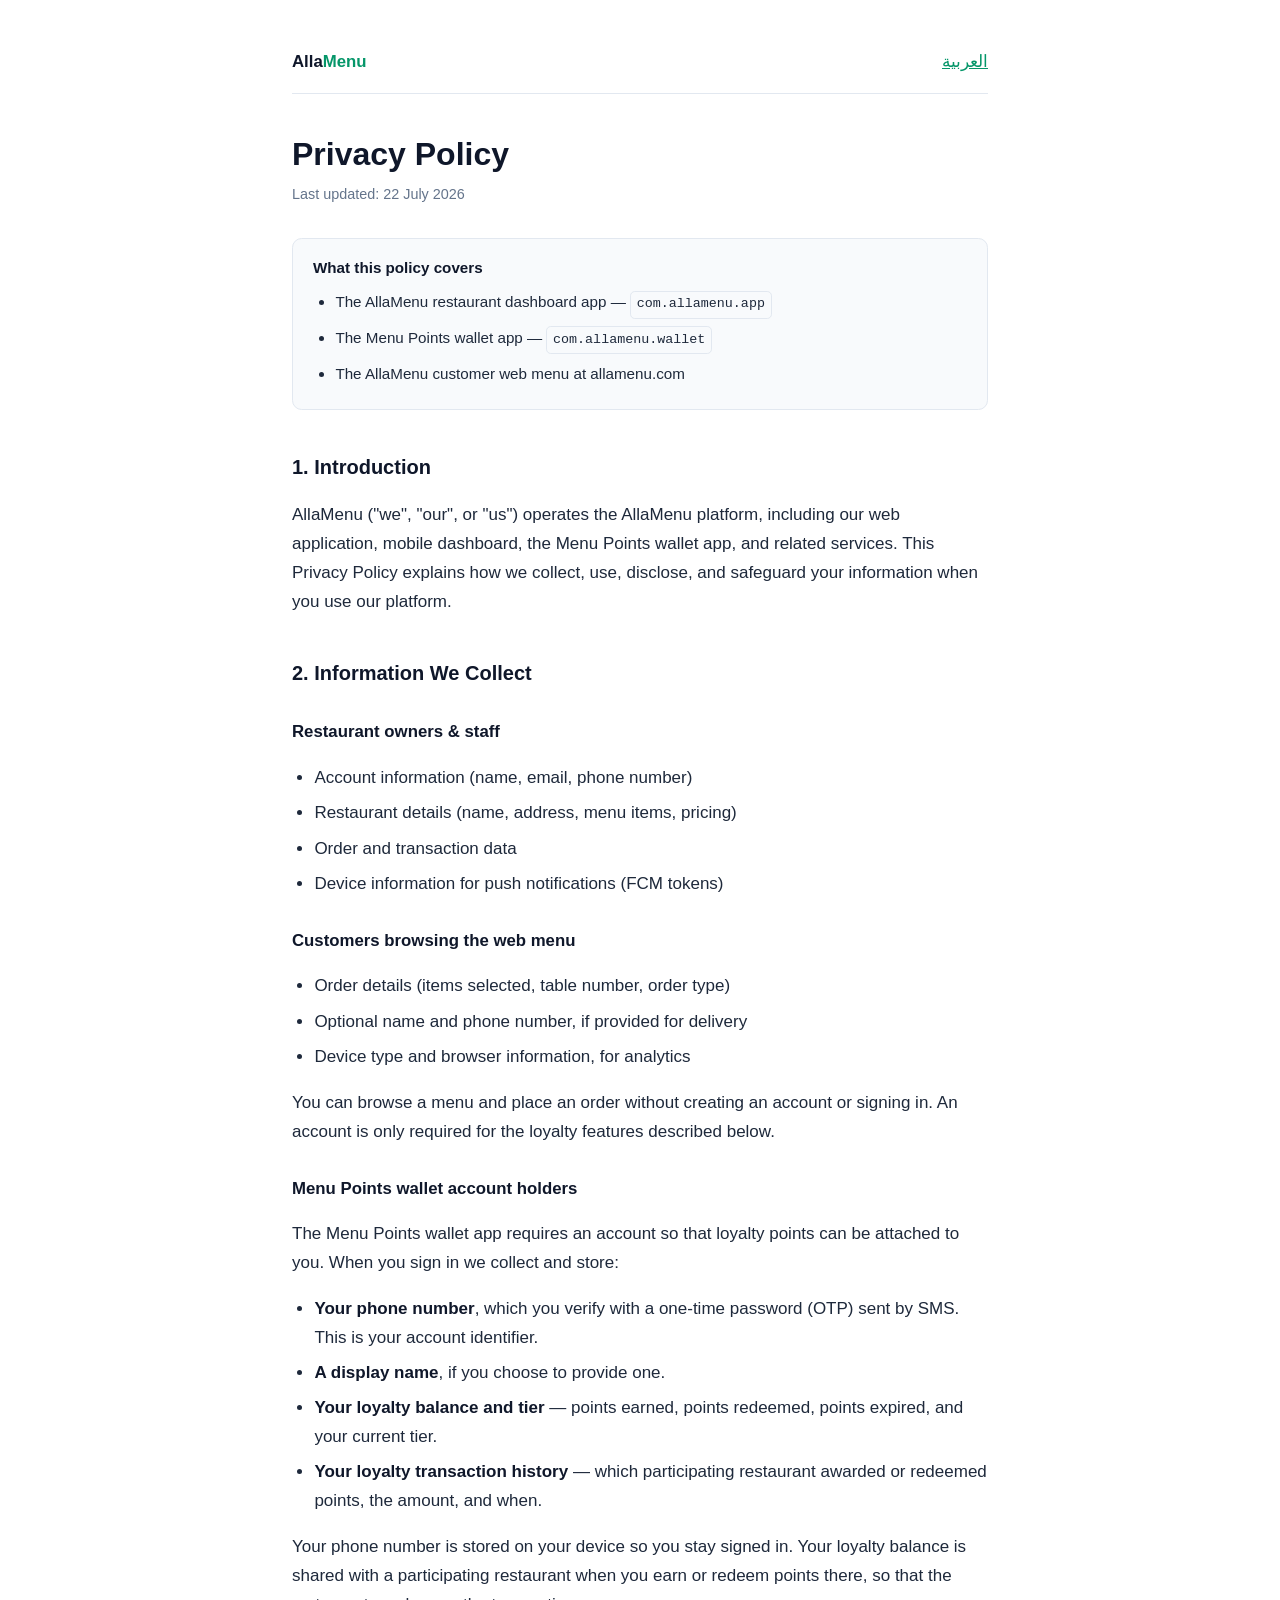
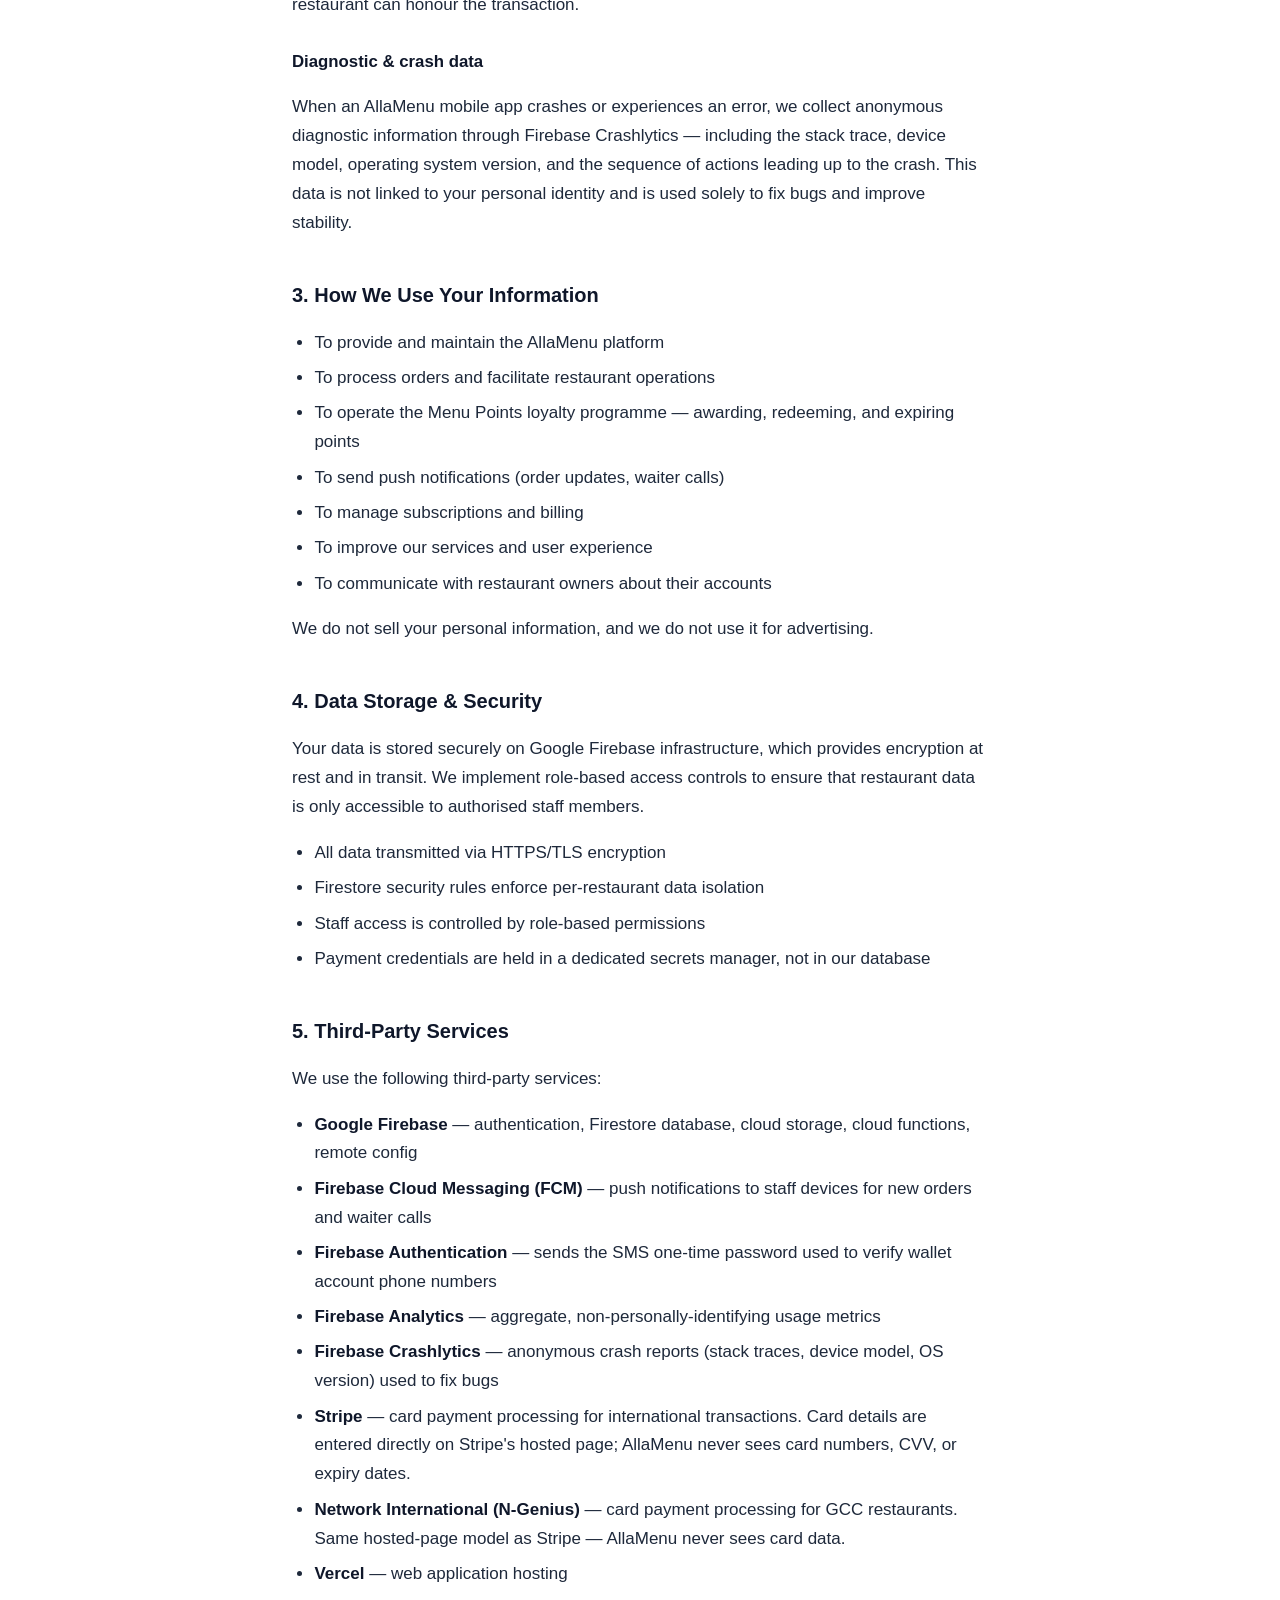
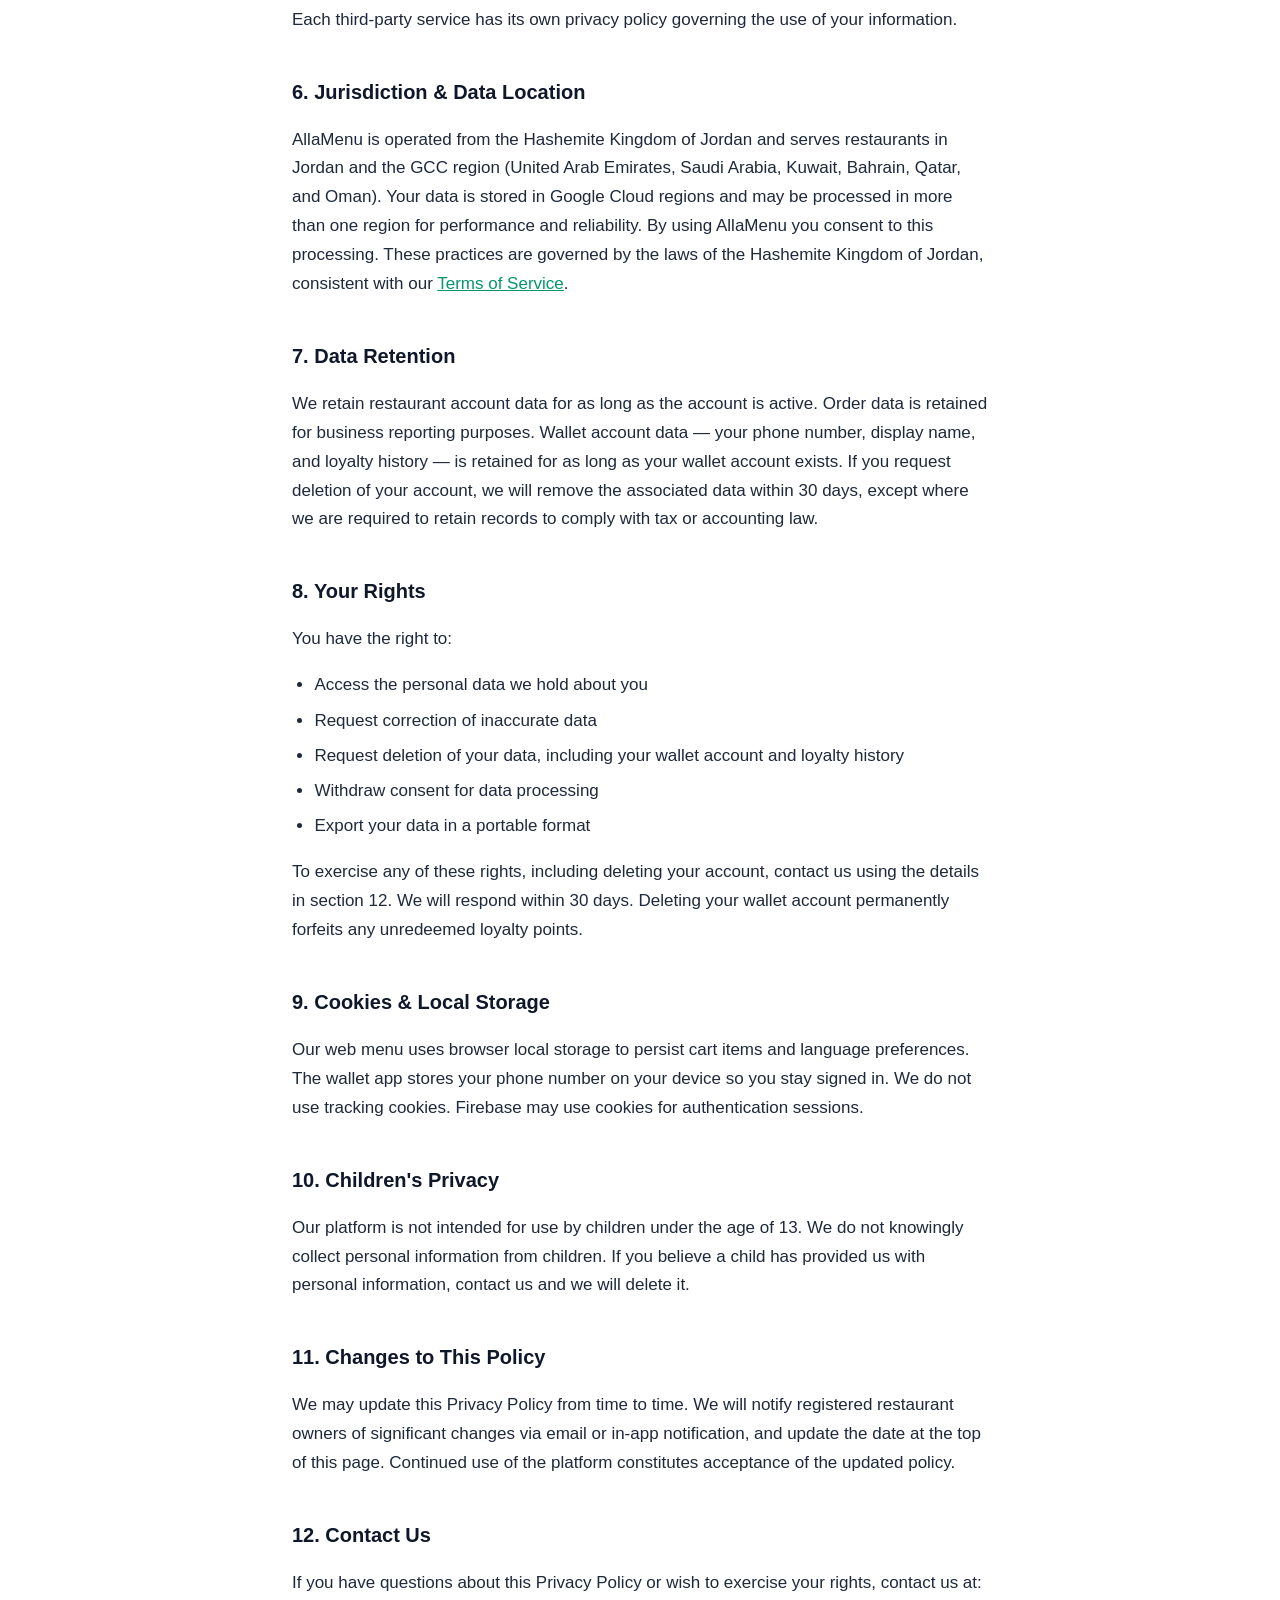
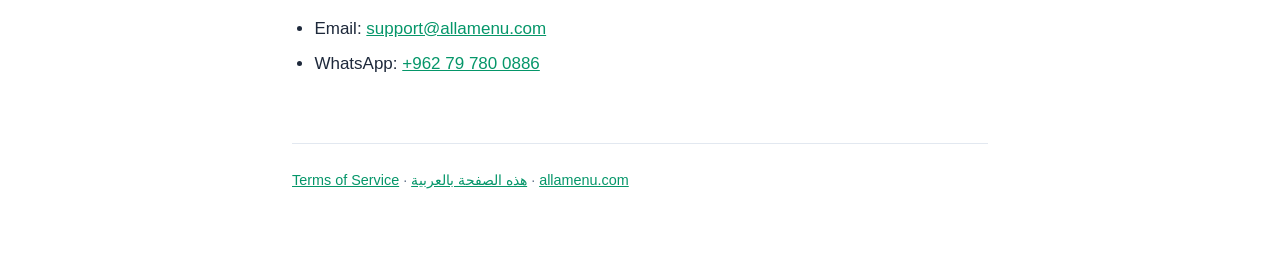
==== privacy/index.html @ bc32a112 "AllaMenu Privacy Policy and Terms of Service (EN + AR) Canonical public source for the store-listing" ====
<!doctype html>
<html lang="en">
<head>
<meta charset="utf-8">
<meta name="viewport" content="width=device-width, initial-scale=1">
<title>Privacy Policy | AllaMenu</title>
<meta name="description" content="AllaMenu Privacy Policy — how we collect, use, and protect your data across the AllaMenu dashboard, web menu, and Menu Points wallet.">
<link rel="stylesheet" href="../assets/style.css">
</head>
<body>
<div class="wrap">

  <div class="topbar">
    <a class="brand" href="../">Alla<span>Menu</span></a>
    <a href="ar/">العربية</a>
  </div>

  <h1>Privacy Policy</h1>
  <p class="updated">Last updated: 22 July 2026</p>

  <div class="scope">
    <p><strong>What this policy covers</strong></p>
    <ul>
      <li>The AllaMenu restaurant dashboard app — <code>com.allamenu.app</code></li>
      <li>The Menu Points wallet app — <code>com.allamenu.wallet</code></li>
      <li>The AllaMenu customer web menu at allamenu.com</li>
    </ul>
  </div>

  <h2>1. Introduction</h2>
  <p>
    AllaMenu ("we", "our", or "us") operates the AllaMenu platform, including our web
    application, mobile dashboard, the Menu Points wallet app, and related services. This
    Privacy Policy explains how we collect, use, disclose, and safeguard your information when
    you use our platform.
  </p>

  <h2>2. Information We Collect</h2>

  <h3>Restaurant owners &amp; staff</h3>
  <ul>
    <li>Account information (name, email, phone number)</li>
    <li>Restaurant details (name, address, menu items, pricing)</li>
    <li>Order and transaction data</li>
    <li>Device information for push notifications (FCM tokens)</li>
  </ul>

  <h3>Customers browsing the web menu</h3>
  <ul>
    <li>Order details (items selected, table number, order type)</li>
    <li>Optional name and phone number, if provided for delivery</li>
    <li>Device type and browser information, for analytics</li>
  </ul>
  <p>
    You can browse a menu and place an order without creating an account or signing in.
    An account is only required for the loyalty features described below.
  </p>

  <h3>Menu Points wallet account holders</h3>
  <p>
    The Menu Points wallet app requires an account so that loyalty points can be attached to
    you. When you sign in we collect and store:
  </p>
  <ul>
    <li><strong>Your phone number</strong>, which you verify with a one-time password (OTP)
      sent by SMS. This is your account identifier.</li>
    <li><strong>A display name</strong>, if you choose to provide one.</li>
    <li><strong>Your loyalty balance and tier</strong> — points earned, points redeemed,
      points expired, and your current tier.</li>
    <li><strong>Your loyalty transaction history</strong> — which participating restaurant
      awarded or redeemed points, the amount, and when.</li>
  </ul>
  <p>
    Your phone number is stored on your device so you stay signed in. Your loyalty balance is
    shared with a participating restaurant when you earn or redeem points there, so that the
    restaurant can honour the transaction.
  </p>

  <h3>Diagnostic &amp; crash data</h3>
  <p>
    When an AllaMenu mobile app crashes or experiences an error, we collect anonymous
    diagnostic information through Firebase Crashlytics — including the stack trace, device
    model, operating system version, and the sequence of actions leading up to the crash. This
    data is not linked to your personal identity and is used solely to fix bugs and improve
    stability.
  </p>

  <h2>3. How We Use Your Information</h2>
  <ul>
    <li>To provide and maintain the AllaMenu platform</li>
    <li>To process orders and facilitate restaurant operations</li>
    <li>To operate the Menu Points loyalty programme — awarding, redeeming, and expiring points</li>
    <li>To send push notifications (order updates, waiter calls)</li>
    <li>To manage subscriptions and billing</li>
    <li>To improve our services and user experience</li>
    <li>To communicate with restaurant owners about their accounts</li>
  </ul>
  <p>
    We do not sell your personal information, and we do not use it for advertising.
  </p>

  <h2>4. Data Storage &amp; Security</h2>
  <p>
    Your data is stored securely on Google Firebase infrastructure, which provides encryption
    at rest and in transit. We implement role-based access controls to ensure that restaurant
    data is only accessible to authorised staff members.
  </p>
  <ul>
    <li>All data transmitted via HTTPS/TLS encryption</li>
    <li>Firestore security rules enforce per-restaurant data isolation</li>
    <li>Staff access is controlled by role-based permissions</li>
    <li>Payment credentials are held in a dedicated secrets manager, not in our database</li>
  </ul>

  <h2>5. Third-Party Services</h2>
  <p>We use the following third-party services:</p>
  <ul>
    <li><strong>Google Firebase</strong> — authentication, Firestore database, cloud storage,
      cloud functions, remote config</li>
    <li><strong>Firebase Cloud Messaging (FCM)</strong> — push notifications to staff devices
      for new orders and waiter calls</li>
    <li><strong>Firebase Authentication</strong> — sends the SMS one-time password used to
      verify wallet account phone numbers</li>
    <li><strong>Firebase Analytics</strong> — aggregate, non-personally-identifying usage
      metrics</li>
    <li><strong>Firebase Crashlytics</strong> — anonymous crash reports (stack traces, device
      model, OS version) used to fix bugs</li>
    <li><strong>Stripe</strong> — card payment processing for international transactions. Card
      details are entered directly on Stripe's hosted page; AllaMenu never sees card numbers,
      CVV, or expiry dates.</li>
    <li><strong>Network International (N-Genius)</strong> — card payment processing for GCC
      restaurants. Same hosted-page model as Stripe — AllaMenu never sees card data.</li>
    <li><strong>Vercel</strong> — web application hosting</li>
  </ul>
  <p>Each third-party service has its own privacy policy governing the use of your information.</p>

  <h2>6. Jurisdiction &amp; Data Location</h2>
  <p>
    AllaMenu is operated from the Hashemite Kingdom of Jordan and serves restaurants in Jordan
    and the GCC region (United Arab Emirates, Saudi Arabia, Kuwait, Bahrain, Qatar, and Oman).
    Your data is stored in Google Cloud regions and may be processed in more than one region
    for performance and reliability. By using AllaMenu you consent to this processing. These
    practices are governed by the laws of the Hashemite Kingdom of Jordan, consistent with our
    <a href="../terms/">Terms of Service</a>.
  </p>

  <h2>7. Data Retention</h2>
  <p>
    We retain restaurant account data for as long as the account is active. Order data is
    retained for business reporting purposes. Wallet account data — your phone number, display
    name, and loyalty history — is retained for as long as your wallet account exists. If you
    request deletion of your account, we will remove the associated data within 30 days,
    except where we are required to retain records to comply with tax or accounting law.
  </p>

  <h2>8. Your Rights</h2>
  <p>You have the right to:</p>
  <ul>
    <li>Access the personal data we hold about you</li>
    <li>Request correction of inaccurate data</li>
    <li>Request deletion of your data, including your wallet account and loyalty history</li>
    <li>Withdraw consent for data processing</li>
    <li>Export your data in a portable format</li>
  </ul>
  <p>
    To exercise any of these rights, including deleting your account, contact us using the
    details in section 12. We will respond within 30 days. Deleting your wallet account
    permanently forfeits any unredeemed loyalty points.
  </p>

  <h2>9. Cookies &amp; Local Storage</h2>
  <p>
    Our web menu uses browser local storage to persist cart items and language preferences.
    The wallet app stores your phone number on your device so you stay signed in. We do not
    use tracking cookies. Firebase may use cookies for authentication sessions.
  </p>

  <h2>10. Children's Privacy</h2>
  <p>
    Our platform is not intended for use by children under the age of 13. We do not knowingly
    collect personal information from children. If you believe a child has provided us with
    personal information, contact us and we will delete it.
  </p>

  <h2>11. Changes to This Policy</h2>
  <p>
    We may update this Privacy Policy from time to time. We will notify registered restaurant
    owners of significant changes via email or in-app notification, and update the date at the
    top of this page. Continued use of the platform constitutes acceptance of the updated
    policy.
  </p>

  <h2>12. Contact Us</h2>
  <p>
    If you have questions about this Privacy Policy or wish to exercise your rights, contact
    us at:
  </p>
  <ul>
    <li>Email: <a href="mailto:support@allamenu.com">support@allamenu.com</a></li>
    <li>WhatsApp: <a href="https://wa.me/962797800886">+962 79 780 0886</a></li>
  </ul>

  <footer>
    <a href="../terms/">Terms of Service</a> &middot;
    <a href="ar/">هذه الصفحة بالعربية</a> &middot;
    <a href="https://www.allamenu.com">allamenu.com</a>
  </footer>

</div>
</body>
</html>
---- assets/style.css ----
/* AllaMenu legal documents — shared stylesheet.
   Deliberately dependency-free: no build step, no CDN, no webfonts.
   These pages are linked from App Store / Google Play listings and must
   render even if every external service is unreachable. */

:root {
  --bg: #ffffff;
  --surface: #f8fafc;
  --text: #1e293b;
  --muted: #64748b;
  --heading: #0f172a;
  --accent: #059669;
  --border: #e2e8f0;
}

@media (prefers-color-scheme: dark) {
  :root {
    --bg: #020617;
    --surface: #0f172a;
    --text: #cbd5e1;
    --muted: #94a3b8;
    --heading: #f8fafc;
    --accent: #34d399;
    --border: #1e293b;
  }
}

*,
*::before,
*::after {
  box-sizing: border-box;
}

body {
  margin: 0;
  background: var(--bg);
  color: var(--text);
  font-family: -apple-system, BlinkMacSystemFont, "Segoe UI", Roboto,
    "Helvetica Neue", Arial, sans-serif;
  font-size: 17px;
  line-height: 1.7;
  -webkit-text-size-adjust: 100%;
}

/* Arabic pages set dir="rtl" on <html>; logical properties handle the flip. */
html[dir="rtl"] body {
  font-family: -apple-system, BlinkMacSystemFont, "Segoe UI", "Noto Naskh Arabic",
    "Geeza Pro", Tahoma, Arial, sans-serif;
  line-height: 1.9;
}

.wrap {
  max-width: 46rem;
  margin: 0 auto;
  padding: 3rem 1.25rem 5rem;
}

.topbar {
  display: flex;
  flex-wrap: wrap;
  gap: 1rem;
  align-items: baseline;
  justify-content: space-between;
  margin-bottom: 2.5rem;
  padding-bottom: 1rem;
  border-bottom: 1px solid var(--border);
}

.brand {
  font-weight: 700;
  color: var(--heading);
  text-decoration: none;
  font-size: 1.05rem;
}

.brand span {
  color: var(--accent);
}

a {
  color: var(--accent);
}

a:hover {
  text-decoration: underline;
}

h1 {
  color: var(--heading);
  font-size: 2rem;
  line-height: 1.25;
  margin: 0 0 0.5rem;
}

h2 {
  color: var(--heading);
  font-size: 1.25rem;
  margin: 2.5rem 0 0.75rem;
}

h3 {
  color: var(--heading);
  font-size: 1.05rem;
  margin: 1.75rem 0 0.5rem;
}

.updated {
  color: var(--muted);
  font-size: 0.9rem;
  margin: 0 0 2rem;
}

.lede {
  color: var(--muted);
  margin-bottom: 2rem;
}

ul {
  padding-inline-start: 1.4rem;
}

li {
  margin-bottom: 0.4rem;
}

strong {
  color: var(--heading);
}

/* Callout for the app-coverage box at the top of each document. */
.scope {
  background: var(--surface);
  border: 1px solid var(--border);
  border-radius: 0.6rem;
  padding: 1rem 1.25rem;
  margin-bottom: 2rem;
  font-size: 0.95rem;
}

.scope p {
  margin: 0 0 0.5rem;
}

.scope ul {
  margin: 0;
}

code {
  background: var(--surface);
  border: 1px solid var(--border);
  border-radius: 0.3rem;
  padding: 0.1rem 0.35rem;
  font-size: 0.88em;
  /* Bundle IDs are latin even inside RTL text. */
  direction: ltr;
  display: inline-block;
}

footer {
  margin-top: 4rem;
  padding-top: 1.5rem;
  border-top: 1px solid var(--border);
  color: var(--muted);
  font-size: 0.9rem;
}

/* Language switcher / index cards */
.cards {
  display: grid;
  gap: 1rem;
  grid-template-columns: repeat(auto-fit, minmax(15rem, 1fr));
  margin-top: 2rem;
}

.card {
  display: block;
  background: var(--surface);
  border: 1px solid var(--border);
  border-radius: 0.6rem;
  padding: 1.25rem;
  text-decoration: none;
  color: var(--text);
}

.card:hover {
  border-color: var(--accent);
  text-decoration: none;
}

.card strong {
  display: block;
  margin-bottom: 0.25rem;
  color: var(--heading);
}

.card span {
  color: var(--muted);
  font-size: 0.9rem;
}
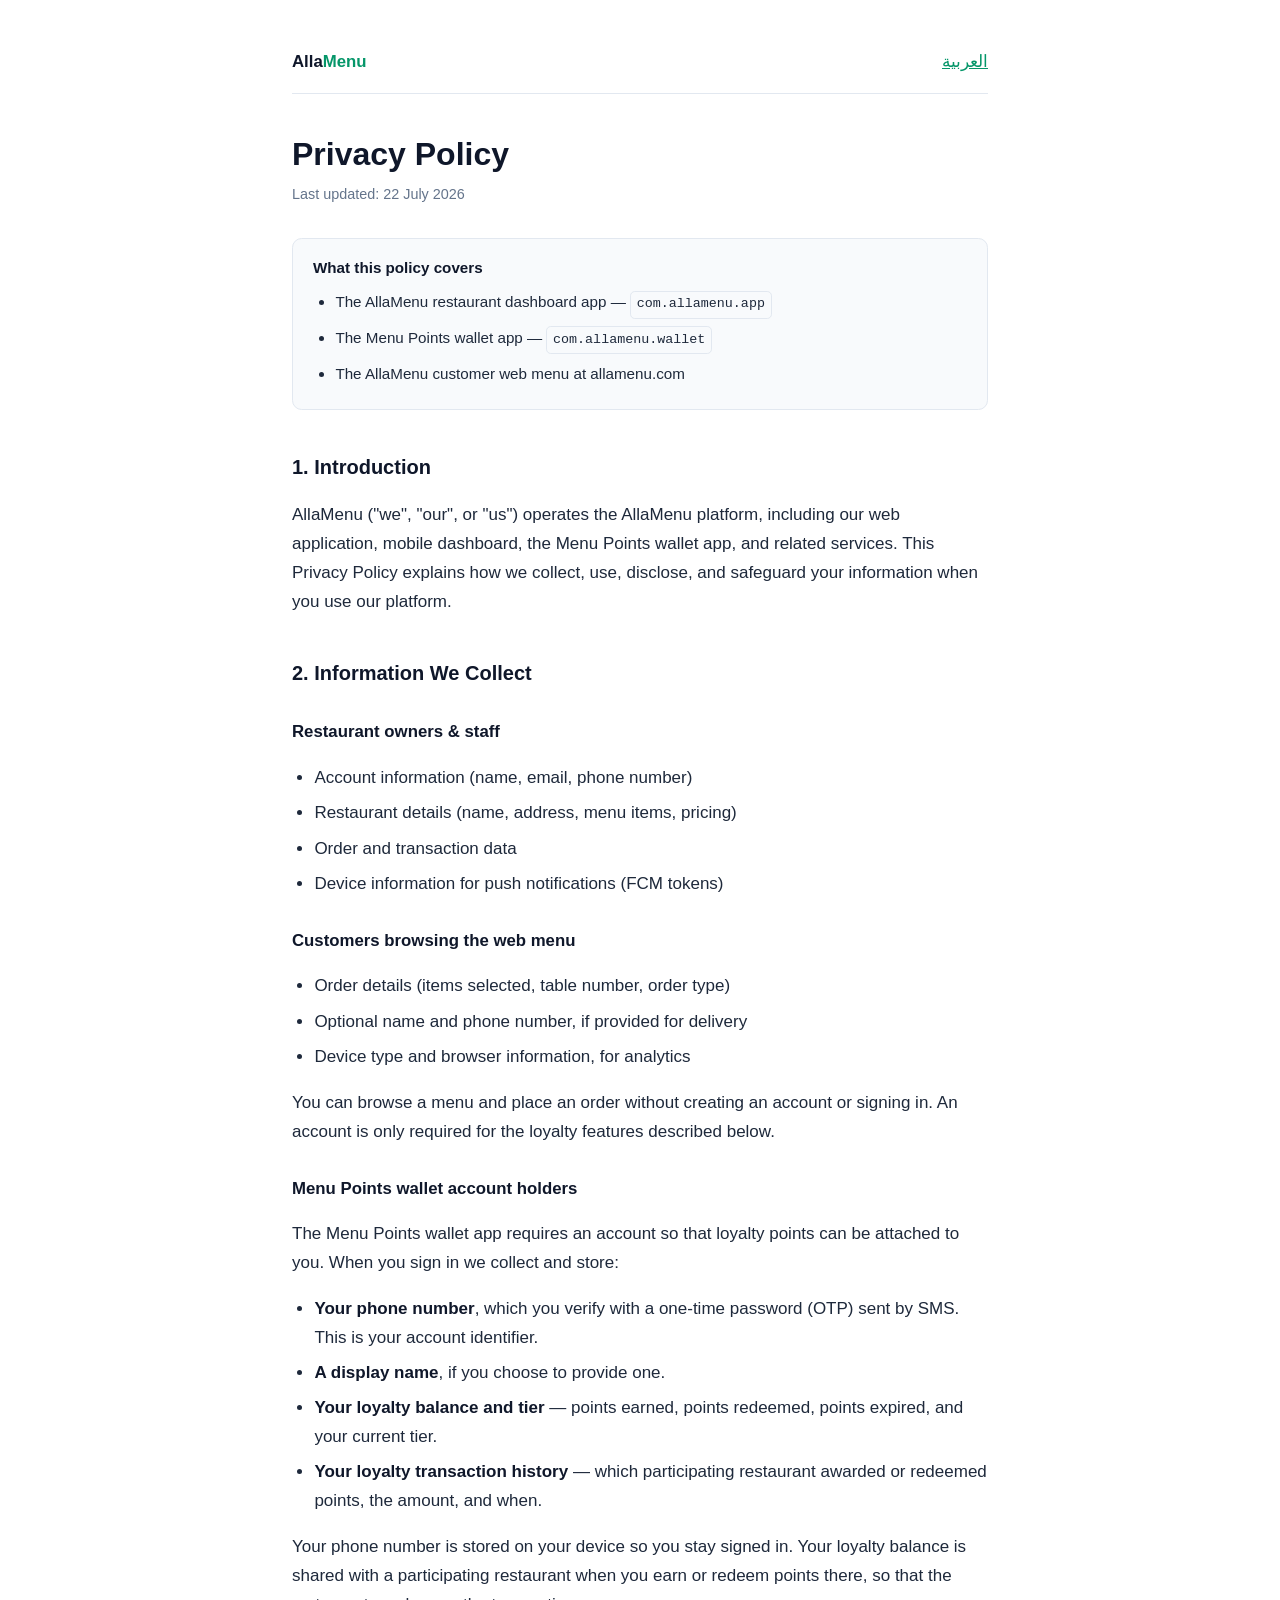
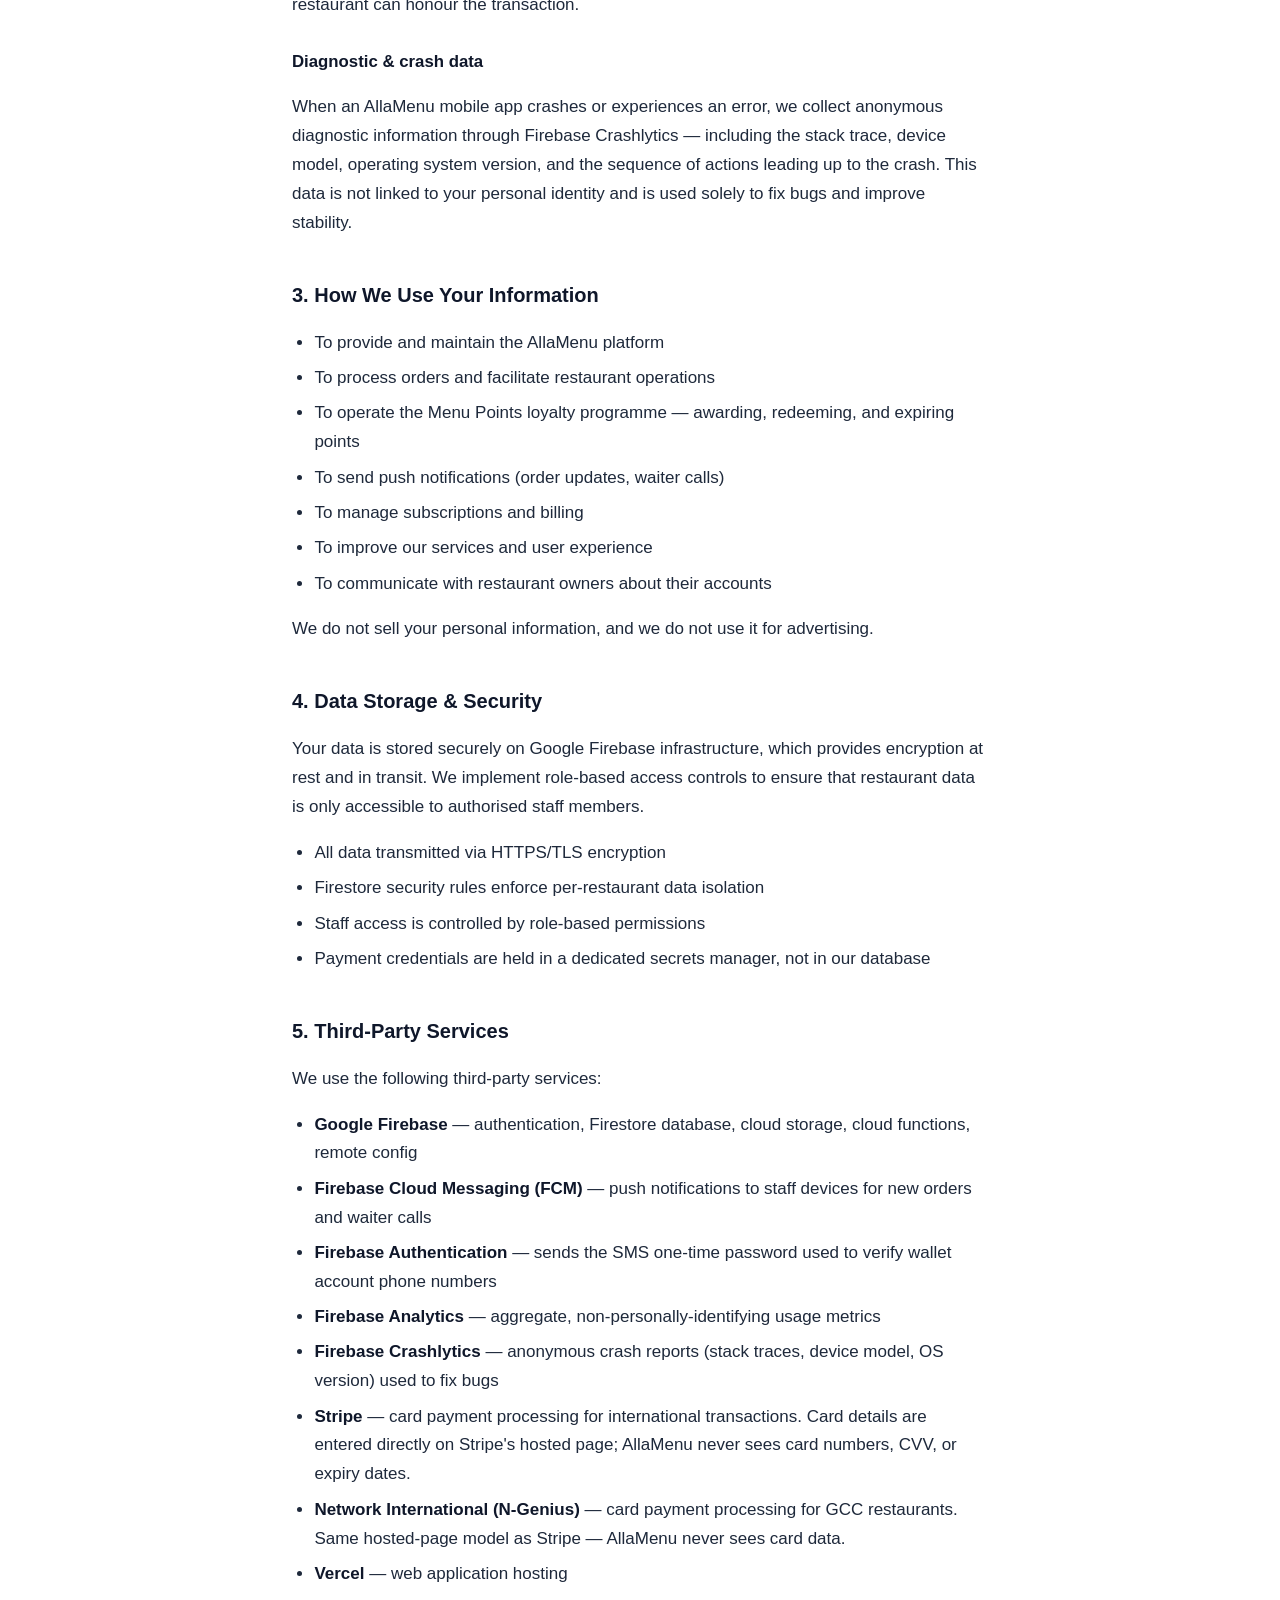
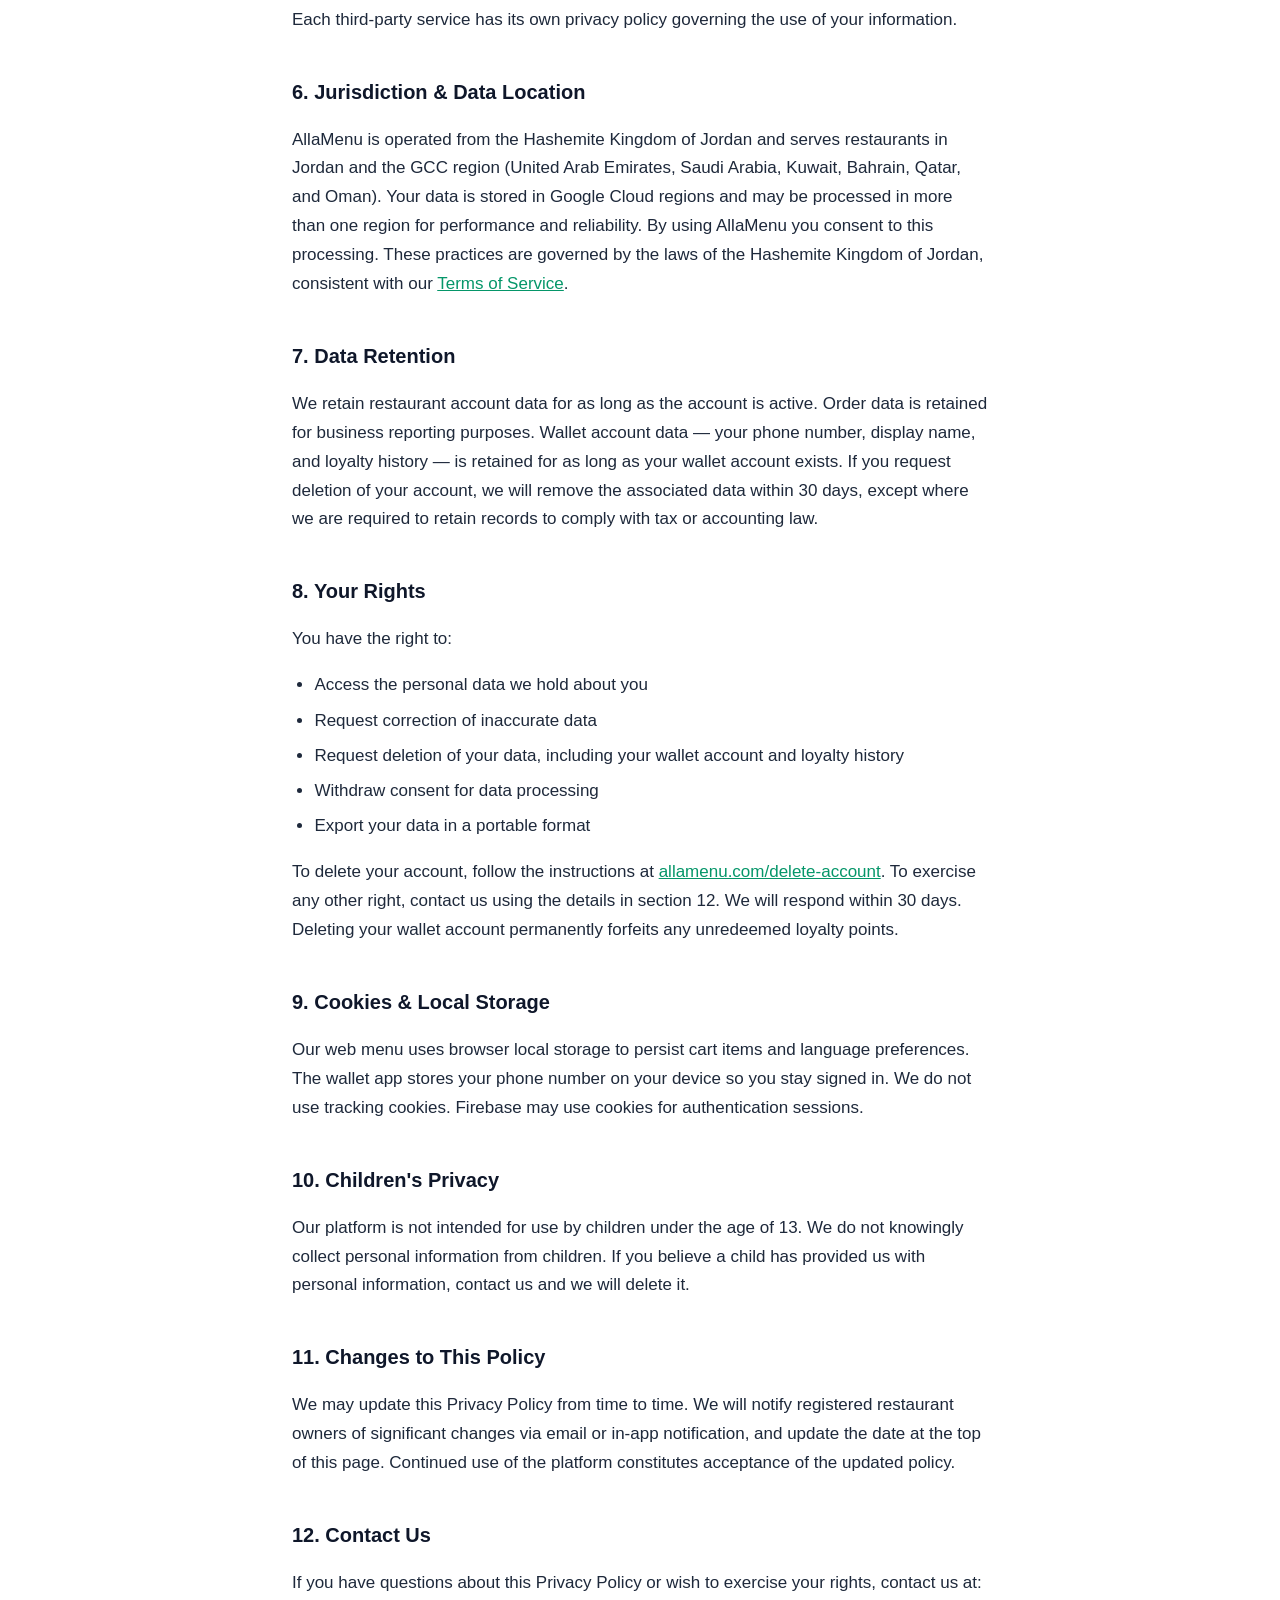
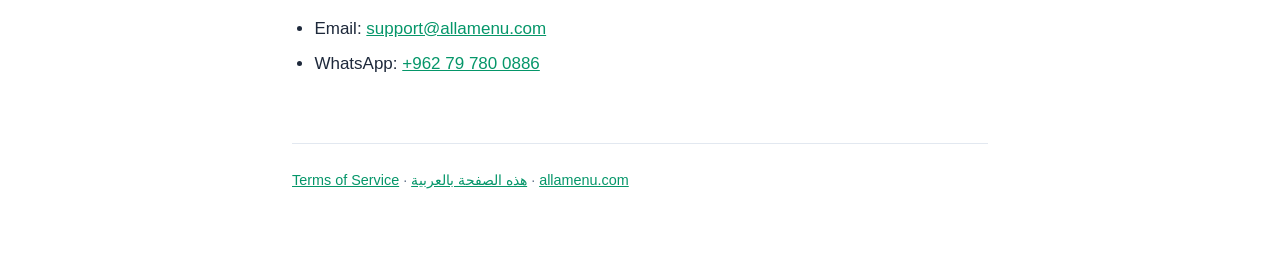
==== commit c1c62b29: "link the account deletion page from both privacy policies allamenu.com/delete-account already exists" ====
--- a/privacy/index.html
+++ b/privacy/index.html
@@ -163,9 +163,11 @@
     <li>Export your data in a portable format</li>
   </ul>
   <p>
-    To exercise any of these rights, including deleting your account, contact us using the
-    details in section 12. We will respond within 30 days. Deleting your wallet account
-    permanently forfeits any unredeemed loyalty points.
+    To delete your account, follow the instructions at
+    <a href="https://www.allamenu.com/delete-account">allamenu.com/delete-account</a>. To
+    exercise any other right, contact us using the details in section 12. We will respond
+    within 30 days. Deleting your wallet account permanently forfeits any unredeemed loyalty
+    points.
   </p>
 
   <h2>9. Cookies &amp; Local Storage</h2>
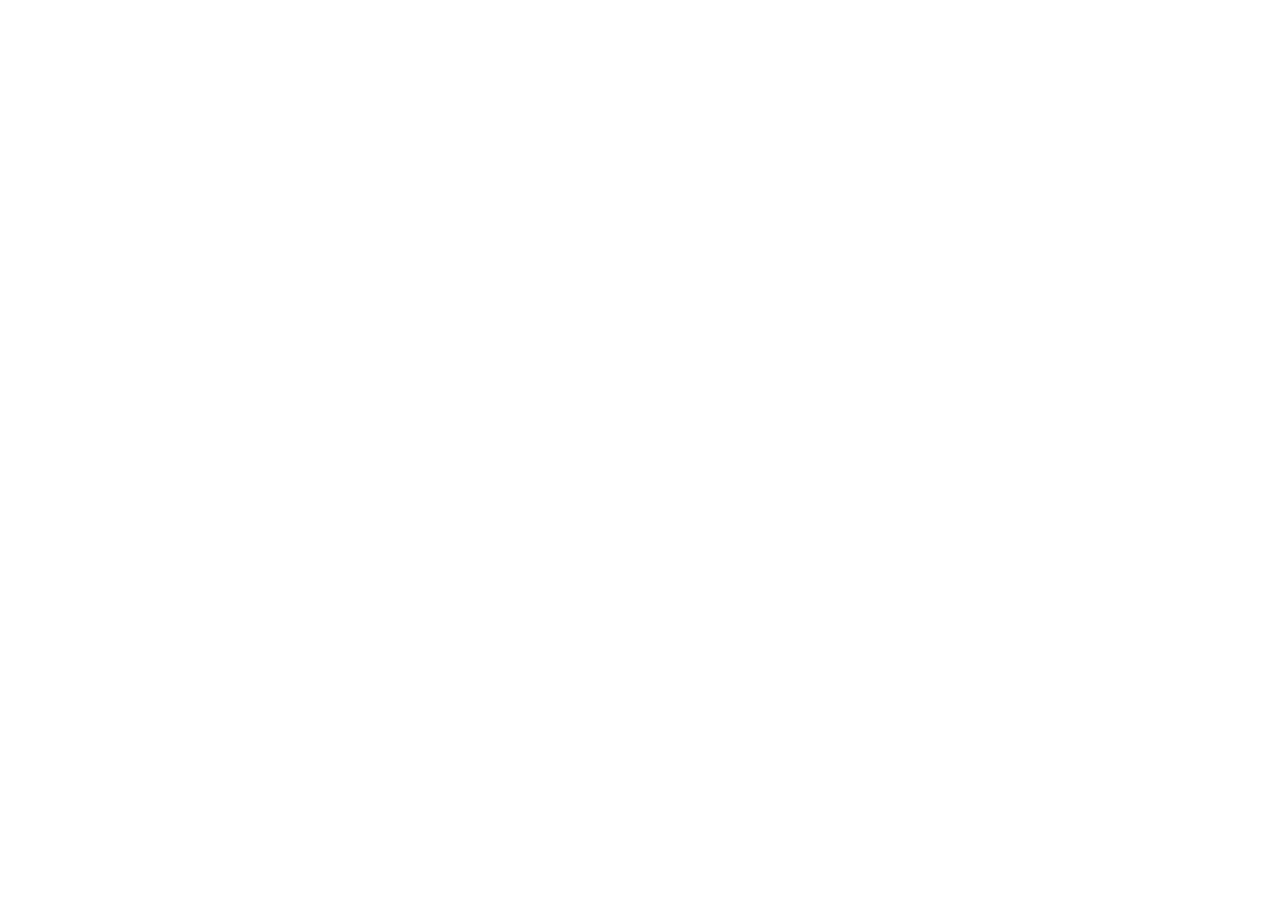
==== commit 40814e9c: "Redirect to the legal pages on allamenu.com Privacy, Terms and the account-deletion page now live at" ====
--- a/privacy/index.html
+++ b/privacy/index.html
@@ -3,211 +3,14 @@
 <head>
 <meta charset="utf-8">
 <meta name="viewport" content="width=device-width, initial-scale=1">
-<title>Privacy Policy | AllaMenu</title>
-<meta name="description" content="AllaMenu Privacy Policy — how we collect, use, and protect your data across the AllaMenu dashboard, web menu, and Menu Points wallet.">
-<link rel="stylesheet" href="../assets/style.css">
+<meta http-equiv="refresh" content="0; url=https://www.allamenu.com/privacy">
+<link rel="canonical" href="https://www.allamenu.com/privacy">
+<meta name="robots" content="noindex">
+<title>AllaMenu</title>
+<style>body{font-family:system-ui,sans-serif;margin:3rem auto;max-width:36rem;padding:0 1rem;color:#0f172a}a{color:#2563eb}</style>
 </head>
 <body>
-<div class="wrap">
-
-  <div class="topbar">
-    <a class="brand" href="../">Alla<span>Menu</span></a>
-    <a href="ar/">العربية</a>
-  </div>
-
-  <h1>Privacy Policy</h1>
-  <p class="updated">Last updated: 22 July 2026</p>
-
-  <div class="scope">
-    <p><strong>What this policy covers</strong></p>
-    <ul>
-      <li>The AllaMenu restaurant dashboard app — <code>com.allamenu.app</code></li>
-      <li>The Menu Points wallet app — <code>com.allamenu.wallet</code></li>
-      <li>The AllaMenu customer web menu at allamenu.com</li>
-    </ul>
-  </div>
-
-  <h2>1. Introduction</h2>
-  <p>
-    AllaMenu ("we", "our", or "us") operates the AllaMenu platform, including our web
-    application, mobile dashboard, the Menu Points wallet app, and related services. This
-    Privacy Policy explains how we collect, use, disclose, and safeguard your information when
-    you use our platform.
-  </p>
-
-  <h2>2. Information We Collect</h2>
-
-  <h3>Restaurant owners &amp; staff</h3>
-  <ul>
-    <li>Account information (name, email, phone number)</li>
-    <li>Restaurant details (name, address, menu items, pricing)</li>
-    <li>Order and transaction data</li>
-    <li>Device information for push notifications (FCM tokens)</li>
-  </ul>
-
-  <h3>Customers browsing the web menu</h3>
-  <ul>
-    <li>Order details (items selected, table number, order type)</li>
-    <li>Optional name and phone number, if provided for delivery</li>
-    <li>Device type and browser information, for analytics</li>
-  </ul>
-  <p>
-    You can browse a menu and place an order without creating an account or signing in.
-    An account is only required for the loyalty features described below.
-  </p>
-
-  <h3>Menu Points wallet account holders</h3>
-  <p>
-    The Menu Points wallet app requires an account so that loyalty points can be attached to
-    you. When you sign in we collect and store:
-  </p>
-  <ul>
-    <li><strong>Your phone number</strong>, which you verify with a one-time password (OTP)
-      sent by SMS. This is your account identifier.</li>
-    <li><strong>A display name</strong>, if you choose to provide one.</li>
-    <li><strong>Your loyalty balance and tier</strong> — points earned, points redeemed,
-      points expired, and your current tier.</li>
-    <li><strong>Your loyalty transaction history</strong> — which participating restaurant
-      awarded or redeemed points, the amount, and when.</li>
-  </ul>
-  <p>
-    Your phone number is stored on your device so you stay signed in. Your loyalty balance is
-    shared with a participating restaurant when you earn or redeem points there, so that the
-    restaurant can honour the transaction.
-  </p>
-
-  <h3>Diagnostic &amp; crash data</h3>
-  <p>
-    When an AllaMenu mobile app crashes or experiences an error, we collect anonymous
-    diagnostic information through Firebase Crashlytics — including the stack trace, device
-    model, operating system version, and the sequence of actions leading up to the crash. This
-    data is not linked to your personal identity and is used solely to fix bugs and improve
-    stability.
-  </p>
-
-  <h2>3. How We Use Your Information</h2>
-  <ul>
-    <li>To provide and maintain the AllaMenu platform</li>
-    <li>To process orders and facilitate restaurant operations</li>
-    <li>To operate the Menu Points loyalty programme — awarding, redeeming, and expiring points</li>
-    <li>To send push notifications (order updates, waiter calls)</li>
-    <li>To manage subscriptions and billing</li>
-    <li>To improve our services and user experience</li>
-    <li>To communicate with restaurant owners about their accounts</li>
-  </ul>
-  <p>
-    We do not sell your personal information, and we do not use it for advertising.
-  </p>
-
-  <h2>4. Data Storage &amp; Security</h2>
-  <p>
-    Your data is stored securely on Google Firebase infrastructure, which provides encryption
-    at rest and in transit. We implement role-based access controls to ensure that restaurant
-    data is only accessible to authorised staff members.
-  </p>
-  <ul>
-    <li>All data transmitted via HTTPS/TLS encryption</li>
-    <li>Firestore security rules enforce per-restaurant data isolation</li>
-    <li>Staff access is controlled by role-based permissions</li>
-    <li>Payment credentials are held in a dedicated secrets manager, not in our database</li>
-  </ul>
-
-  <h2>5. Third-Party Services</h2>
-  <p>We use the following third-party services:</p>
-  <ul>
-    <li><strong>Google Firebase</strong> — authentication, Firestore database, cloud storage,
-      cloud functions, remote config</li>
-    <li><strong>Firebase Cloud Messaging (FCM)</strong> — push notifications to staff devices
-      for new orders and waiter calls</li>
-    <li><strong>Firebase Authentication</strong> — sends the SMS one-time password used to
-      verify wallet account phone numbers</li>
-    <li><strong>Firebase Analytics</strong> — aggregate, non-personally-identifying usage
-      metrics</li>
-    <li><strong>Firebase Crashlytics</strong> — anonymous crash reports (stack traces, device
-      model, OS version) used to fix bugs</li>
-    <li><strong>Stripe</strong> — card payment processing for international transactions. Card
-      details are entered directly on Stripe's hosted page; AllaMenu never sees card numbers,
-      CVV, or expiry dates.</li>
-    <li><strong>Network International (N-Genius)</strong> — card payment processing for GCC
-      restaurants. Same hosted-page model as Stripe — AllaMenu never sees card data.</li>
-    <li><strong>Vercel</strong> — web application hosting</li>
-  </ul>
-  <p>Each third-party service has its own privacy policy governing the use of your information.</p>
-
-  <h2>6. Jurisdiction &amp; Data Location</h2>
-  <p>
-    AllaMenu is operated from the Hashemite Kingdom of Jordan and serves restaurants in Jordan
-    and the GCC region (United Arab Emirates, Saudi Arabia, Kuwait, Bahrain, Qatar, and Oman).
-    Your data is stored in Google Cloud regions and may be processed in more than one region
-    for performance and reliability. By using AllaMenu you consent to this processing. These
-    practices are governed by the laws of the Hashemite Kingdom of Jordan, consistent with our
-    <a href="../terms/">Terms of Service</a>.
-  </p>
-
-  <h2>7. Data Retention</h2>
-  <p>
-    We retain restaurant account data for as long as the account is active. Order data is
-    retained for business reporting purposes. Wallet account data — your phone number, display
-    name, and loyalty history — is retained for as long as your wallet account exists. If you
-    request deletion of your account, we will remove the associated data within 30 days,
-    except where we are required to retain records to comply with tax or accounting law.
-  </p>
-
-  <h2>8. Your Rights</h2>
-  <p>You have the right to:</p>
-  <ul>
-    <li>Access the personal data we hold about you</li>
-    <li>Request correction of inaccurate data</li>
-    <li>Request deletion of your data, including your wallet account and loyalty history</li>
-    <li>Withdraw consent for data processing</li>
-    <li>Export your data in a portable format</li>
-  </ul>
-  <p>
-    To delete your account, follow the instructions at
-    <a href="https://www.allamenu.com/delete-account">allamenu.com/delete-account</a>. To
-    exercise any other right, contact us using the details in section 12. We will respond
-    within 30 days. Deleting your wallet account permanently forfeits any unredeemed loyalty
-    points.
-  </p>
-
-  <h2>9. Cookies &amp; Local Storage</h2>
-  <p>
-    Our web menu uses browser local storage to persist cart items and language preferences.
-    The wallet app stores your phone number on your device so you stay signed in. We do not
-    use tracking cookies. Firebase may use cookies for authentication sessions.
-  </p>
-
-  <h2>10. Children's Privacy</h2>
-  <p>
-    Our platform is not intended for use by children under the age of 13. We do not knowingly
-    collect personal information from children. If you believe a child has provided us with
-    personal information, contact us and we will delete it.
-  </p>
-
-  <h2>11. Changes to This Policy</h2>
-  <p>
-    We may update this Privacy Policy from time to time. We will notify registered restaurant
-    owners of significant changes via email or in-app notification, and update the date at the
-    top of this page. Continued use of the platform constitutes acceptance of the updated
-    policy.
-  </p>
-
-  <h2>12. Contact Us</h2>
-  <p>
-    If you have questions about this Privacy Policy or wish to exercise your rights, contact
-    us at:
-  </p>
-  <ul>
-    <li>Email: <a href="mailto:support@allamenu.com">support@allamenu.com</a></li>
-    <li>WhatsApp: <a href="https://wa.me/962797800886">+962 79 780 0886</a></li>
-  </ul>
-
-  <footer>
-    <a href="../terms/">Terms of Service</a> &middot;
-    <a href="ar/">هذه الصفحة بالعربية</a> &middot;
-    <a href="https://www.allamenu.com">allamenu.com</a>
-  </footer>
-
-</div>
+<p>This page has moved to <a href="https://www.allamenu.com/privacy">https://www.allamenu.com/privacy</a>.</p>
+<script>location.replace('https://www.allamenu.com/privacy');</script>
 </body>
 </html>
